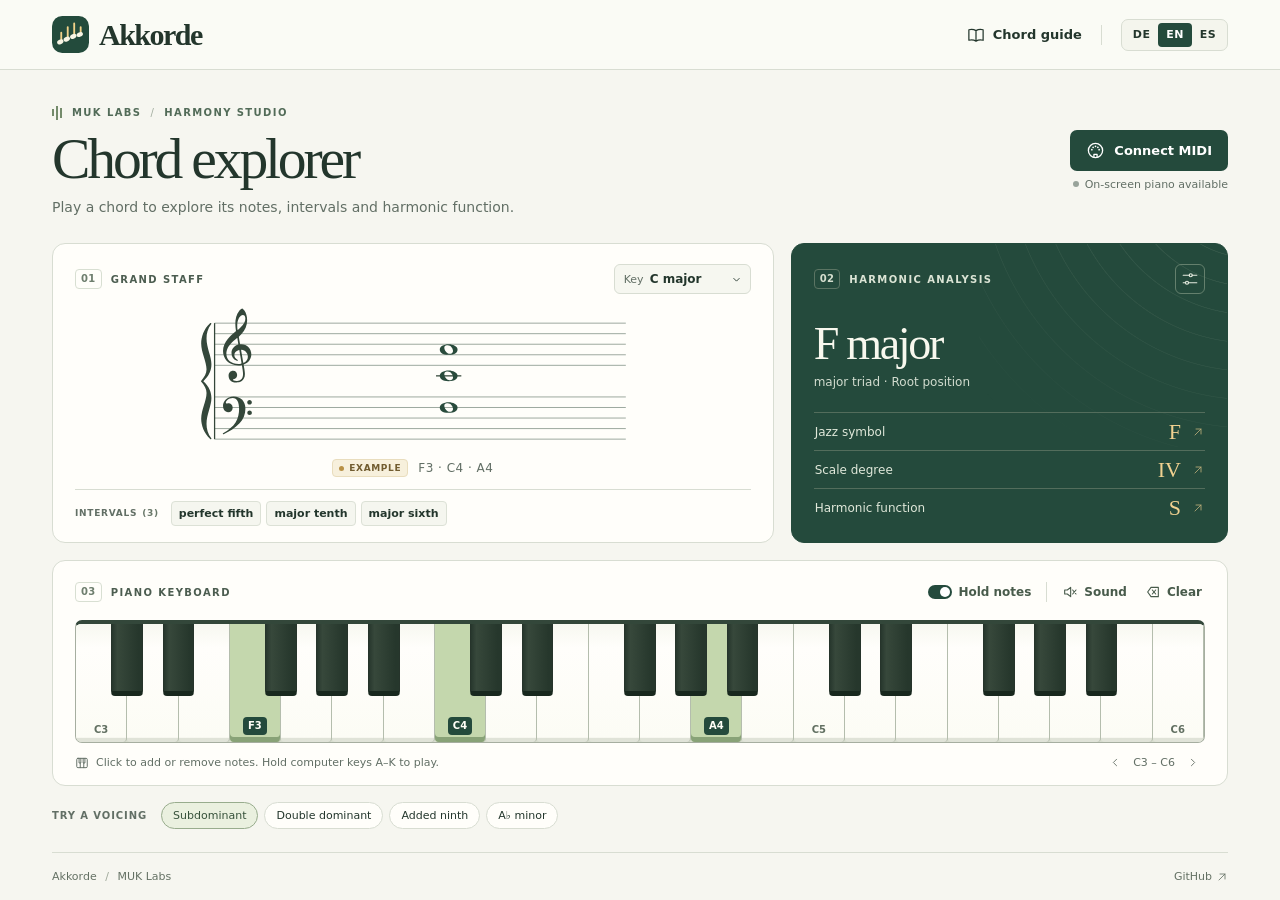
==== index.html @ e2ce8f72 "Build the trilingual MIDI harmony studio and chord guide" ====
<!doctype html>
<html lang="en">
  <head>
    <meta charset="utf-8" />
    <meta name="viewport" content="width=device-width, initial-scale=1" />
    <meta name="theme-color" content="#f7f7f2" />
    <meta
      name="description"
      content="A live harmony studio for MIDI and on-screen piano. Explore intervals, jazz chord symbols, scale degrees and harmonic functions in German, English and Spanish."
    />
    <link rel="icon" href="./mark.svg" type="image/svg+xml" />
    <link rel="stylesheet" href="./studio.css" />
    <title>Akkorde · MUK Labs</title>
  </head>
  <body>
    <svg aria-hidden="true" class="sprite" xmlns="http://www.w3.org/2000/svg">
      <defs>
        <symbol id="ico-book" viewBox="0 0 24 24">
          <path
            d="M12 6.2C9 4.4 5.6 4.3 2.5 5v14c3.1-.7 6.5-.6 9.5 1.2 3-1.8 6.4-1.9 9.5-1.2V5c-3.1-.7-6.5-.6-9.5 1.2Zm0 0v14"
          />
        </symbol>
        <symbol id="ico-midi" viewBox="0 0 24 24">
          <circle cx="12" cy="12" r="9" />
          <path d="M10 20v-3h4v3" />
          <g fill="currentColor" stroke="none">
            <circle cx="7.4" cy="11" r="1.1" />
            <circle cx="9" cy="7.9" r="1.1" />
            <circle cx="12" cy="6.7" r="1.1" />
            <circle cx="15" cy="7.9" r="1.1" />
            <circle cx="16.6" cy="11" r="1.1" />
          </g>
        </symbol>
        <symbol id="ico-down" viewBox="0 0 24 24"><path d="m7 10 5 5 5-5" /></symbol>
        <symbol id="ico-up-right" viewBox="0 0 24 24"><path d="M6 18 18 6M8 6h10v10" /></symbol>
        <symbol id="ico-sliders" viewBox="0 0 24 24">
          <path d="M3 7h8m4 0h6M3 17h3m4 0h11" />
          <circle cx="13" cy="7" r="2" />
          <circle cx="8" cy="17" r="2" />
        </symbol>
        <symbol id="ico-sound" viewBox="0 0 24 24">
          <path d="m4 9 4 0 5-4v14l-5-4H4zM16 9a5 5 0 0 1 0 6m2-9a9 9 0 0 1 0 12" />
        </symbol>
        <symbol id="ico-mute" viewBox="0 0 24 24">
          <path d="m4 9 4 0 5-4v14l-5-4H4zm12 0 5 6m0-6-5 6" />
        </symbol>
        <symbol id="ico-clear" viewBox="0 0 24 24">
          <path d="m4 12 5-7h11v14H9l-5-7Zm7-3 5 6m0-6-5 6" />
        </symbol>
        <symbol id="ico-left" viewBox="0 0 24 24"><path d="m14 6-6 6 6 6" /></symbol>
        <symbol id="ico-right" viewBox="0 0 24 24"><path d="m10 6 6 6-6 6" /></symbol>
        <symbol id="ico-piano" viewBox="0 0 24 24">
          <rect x="3" y="4" width="18" height="16" rx="2" />
          <path d="M9 12v8m6-8v8M7 4v8h3V4m4 0v8h3V4" />
        </symbol>
      </defs>
    </svg>
    <header class="masthead">
      <div class="wrap mast-inner">
        <a class="brand" href="./" aria-label="Akkorde"
          ><img src="./mark.svg" width="37" height="37" alt="" /><span>Akkorde</span></a
        >
        <div class="mast-tools">
          <a class="guide-link" id="guide-link" href="./reference.html"
            ><svg class="icon"><use href="#ico-book" /></svg><span data-i="guide">Chord guide</span></a
          ><span class="mast-divider"></span>
          <div id="languages" class="languages" role="group" aria-label="Language">
            <button data-lang="de" lang="de" aria-label="Deutsch">DE</button
            ><button data-lang="en" lang="en" aria-label="English">EN</button
            ><button data-lang="es" lang="es" aria-label="Español">ES</button>
          </div>
        </div>
      </div>
    </header>
    <main class="wrap">
      <div class="intro">
        <div>
          <div class="overline">
            <span class="bar-mark" aria-hidden="true"><i></i><i></i><i></i></span>MUK LABS
            <span class="over-slash">/</span> <span data-i="studio">HARMONY STUDIO</span>
          </div>
          <h1 data-i="title">Chord explorer</h1>
          <p data-i="subtitle">Play a chord to explore its notes, intervals and harmonic function.</p>
        </div>
        <div class="device">
          <button id="connect" class="primary">
            <svg class="icon"><use href="#ico-midi" /></svg><span id="connect-label">Connect MIDI</span>
          </button>
          <div id="midi-state" role="status"></div>
          <label id="port-row" hidden
            ><span class="sr" data-i="port">MIDI input</span
            ><select id="ports"></select
          ></label>
        </div>
      </div>
      <div class="workspace">
        <section class="panel notation">
          <div class="card-head">
            <div class="section-label">
              <b>01</b>
              <h2 data-i="staff">Grand staff</h2>
            </div>
            <label class="key-control"
              ><span data-i="key">Key</span
              ><select id="key" aria-label="Key"></select
              ><svg class="icon"><use href="#ico-down" /></svg
            ></label>
          </div>
          <div class="score-area"><svg id="score" xmlns="http://www.w3.org/2000/svg" role="img"></svg></div>
          <div class="score-caption">
            <span class="input-badge" id="source"></span><span id="note-list"></span>
          </div>
          <div id="interval-strip" class="interval-strip">
            <div class="strip-heading">
              <span data-i="intervals">Intervals</span><span id="interval-count"></span>
            </div>
            <div class="intervals" id="intervals"></div>
          </div>
        </section>
        <section class="analysis" aria-labelledby="reading-title">
          <div class="arcs" aria-hidden="true"></div>
          <div class="card-head">
            <div class="section-label">
              <b>02</b>
              <h2 id="reading-title" data-i="reading">Harmonic analysis</h2>
            </div>
            <details class="display">
              <summary id="display-summary" aria-label="Display options">
                <svg class="icon"><use href="#ico-sliders" /></svg>
              </summary>
              <div class="display-list">
                <strong data-i="display">Show analyses</strong
                ><label><input type="checkbox" data-view="intervals" /><span data-i="intervals"></span></label
                ><label><input type="checkbox" data-view="jazz" /><span data-i="jazz"></span></label
                ><label><input type="checkbox" data-view="degree" /><span data-i="degree"></span></label
                ><label><input type="checkbox" data-view="function" /><span data-i="function"></span></label>
              </div>
            </details>
          </div>
          <div class="chord-block">
            <a id="chord-name" href="./reference.html"></a>
            <div id="quality"></div>
          </div>
          <div class="readings" id="readings"></div>
          <p class="alternate" id="alternate" hidden></p>
        </section>
      </div>
      <section class="panel keyboard">
        <div class="piano-head">
          <div class="section-label">
            <b>03</b>
            <h2 data-i="keyboard">Piano keyboard</h2>
          </div>
          <div class="piano-tools">
            <button id="hold" class="hold" aria-pressed="true">
              <span class="switch" aria-hidden="true"></span><span data-i="hold">Hold notes</span></button
            ><span class="tool-divider"></span
            ><button id="sound" class="tool" aria-pressed="false">
              <svg class="icon"><use href="#ico-mute" /></svg><span data-i="sound">Sound</span></button
            ><button id="clear" class="tool">
              <svg class="icon"><use href="#ico-clear" /></svg><span data-i="clear">Clear</span>
            </button>
          </div>
        </div>
        <div class="piano-scroll" id="piano-scroll">
          <div id="piano" class="piano" role="group" aria-label="Piano"></div>
        </div>
        <div class="piano-caption">
          <div class="keyboard-tip">
            <svg class="icon"><use href="#ico-piano" /></svg><span id="piano-hint"></span>
          </div>
          <div class="range-tools">
            <button id="octave-down" class="icon-button" aria-label="Lower octave">
              <svg class="icon"><use href="#ico-left" /></svg></button
            ><span id="range"></span
            ><button id="octave-up" class="icon-button" aria-label="Higher octave">
              <svg class="icon"><use href="#ico-right" /></svg>
            </button>
          </div>
        </div>
      </section>
      <section class="examples">
        <h2 data-i="examples">Try a voicing</h2>
        <div id="examples"></div>
      </section>
    </main>
    <footer class="wrap">
      <span>Akkorde <span class="foot-dot">/</span> MUK Labs</span
      ><a href="https://github.com/MUK-Labs/Akkorde"
        >GitHub <svg class="icon"><use href="#ico-up-right" /></svg
      ></a>
    </footer>
    <noscript
      >Enable JavaScript to use Akkorde. Für Akkorde bitte JavaScript aktivieren. Activa JavaScript para usar
      Akkorde.</noscript
    >
    <script type="module" src="./studio.mjs"></script>
  </body>
</html>
---- studio.css ----
:root {
  --page: #f6f6f0;
  --paper: #fffefa;
  --ink: #23362c;
  --forest: #244a3c;
  --muted: #626f65;
  --line: #d8ddd2;
  --gold: #f0d190;
  --serif: Georgia, 'Times New Roman', serif;
  --sans: system-ui, -apple-system, 'Segoe UI', sans-serif;
  font-family: var(--sans);
  color: var(--ink);
  background: var(--page);
  font-synthesis: none;
}
* {
  box-sizing: border-box;
}
body {
  margin: 0;
}
button,
select {
  font: inherit;
  color: inherit;
}
button,
select,
summary,
a {
  touch-action: manipulation;
}
button,
select,
summary {
  cursor: pointer;
}
button {
  background: none;
  border: 0;
}
a {
  color: inherit;
  text-decoration: none;
}
button:focus-visible,
select:focus-visible,
a:focus-visible,
summary:focus-visible {
  outline: 3px solid #b57e27;
  outline-offset: 3px;
}
button:disabled {
  opacity: 0.45;
  cursor: default;
}
[hidden] {
  display: none !important;
}
.sprite,
.sr {
  width: 1px;
  height: 1px;
  overflow: hidden;
  position: absolute;
  clip-path: inset(50%);
}
.icon {
  width: 18px;
  height: 18px;
  fill: none;
  stroke: currentColor;
  stroke-width: 1.65;
  stroke-linecap: round;
  stroke-linejoin: round;
  flex: none;
}
.wrap {
  width: min(1176px, calc(100% - 80px));
  margin: auto;
}
.masthead {
  border-bottom: 1px solid var(--line);
  background: #fafbf5;
}
.mast-inner {
  height: 69px;
  display: flex;
  align-items: center;
  justify-content: space-between;
}
.brand,
.mast-tools,
.guide-link,
.languages,
.overline,
.primary,
.section-label,
.card-head,
.key-control,
.input-badge,
.strip-heading,
.intervals,
.piano-head,
.piano-tools,
.hold,
.tool,
.piano-caption,
.keyboard-tip,
.range-tools,
.examples,
.examples > div,
footer a {
  display: flex;
  align-items: center;
}
.brand {
  gap: 10px;
  font-family: var(--serif);
  font-size: 30px;
  font-weight: 700;
  letter-spacing: -1.5px;
}
.mast-tools {
  gap: 19px;
}
.guide-link {
  gap: 8px;
  font-size: 13px;
  font-weight: 600;
}
.guide-link:hover,
footer a:hover {
  text-decoration: underline;
}
.mast-divider,
.tool-divider {
  height: 20px;
  width: 1px;
  background: var(--line);
}
.languages {
  border: 1px solid var(--line);
  padding: 3px;
  border-radius: 7px;
  background: #f4f5ed;
}
.languages button {
  padding: 4px 8px;
  font-size: 11px;
  font-weight: 700;
  letter-spacing: 0.035em;
  border-radius: 4px;
  min-height: 24px;
}
.languages [aria-pressed='true'] {
  color: white;
  background: var(--forest);
}
.intro {
  display: flex;
  justify-content: space-between;
  align-items: center;
  gap: 24px;
  margin: 35px 0 25px;
}
.overline,
.section-label,
.strip-heading,
.examples h2 {
  font-size: 10px;
  font-weight: 720;
  letter-spacing: 0.14em;
  text-transform: uppercase;
}
.overline {
  gap: 9px;
  color: #526b58;
}
.over-slash {
  color: #a1ac9e;
  font-weight: 500;
}
.bar-mark {
  display: inline-flex;
  align-items: center;
  gap: 2px;
  height: 15px;
  margin-right: 1px;
}
.bar-mark i {
  display: block;
  width: 2px;
  background: #748b6b;
  height: 7px;
}
.bar-mark i:nth-child(2) {
  height: 14px;
}
.bar-mark i:nth-child(3) {
  height: 10px;
}
h1 {
  font-family: var(--serif);
  font-weight: 500;
  letter-spacing: -0.055em;
  line-height: 1.07;
  font-size: clamp(43px, 4.5vw, 64px);
  margin: 8px 0 7px;
}
.intro p {
  margin: 0;
  color: var(--muted);
  font-size: 14px;
  line-height: 1.55;
}
.device {
  max-width: 300px;
  display: grid;
  justify-items: end;
  gap: 6px;
}
.primary {
  background: var(--forest);
  color: white;
  font-size: 13px;
  font-weight: 600;
  gap: 9px;
  padding: 11px 16px;
  border-radius: 7px;
}
.primary:hover {
  background: #183f32;
}
.primary .icon {
  width: 19px;
  height: 19px;
}
#midi-state {
  font-size: 11px;
  color: var(--muted);
  text-align: right;
  line-height: 1.45;
}
#midi-state::before {
  content: '';
  display: inline-block;
  width: 6px;
  height: 6px;
  border-radius: 50%;
  background: #98a39a;
  margin: 0 6px 1px 0;
}
#midi-state[data-state='ready']::before {
  background: #477b46;
}
#ports {
  font-size: 12px;
  max-width: 230px;
  background: var(--paper);
  border: 1px solid var(--line);
  border-radius: 4px;
  padding: 3px;
}
.workspace {
  display: grid;
  grid-template-columns: minmax(0, 1.65fr) minmax(0, 1fr);
  gap: 17px;
  align-items: stretch;
}
.panel,
.analysis {
  border: 1px solid var(--line);
  border-radius: 13px;
  background: var(--paper);
  min-width: 0;
}
.card-head,
.piano-head {
  justify-content: space-between;
  gap: 8px;
}
.card-head {
  min-height: 34px;
}
.notation {
  padding: 18px 22px 16px;
  display: flex;
  flex-direction: column;
}
.section-label {
  gap: 9px;
  color: #4c5d50;
}
.section-label b {
  font: 600 10px/1 var(--sans);
  letter-spacing: 0.04em;
  border: 1px solid #d8dfd2;
  border-radius: 4px;
  padding: 4px 5px;
  color: #6e7e6e;
}
.section-label h2,
.examples h2 {
  margin: 0;
  font: inherit;
}
.key-control {
  position: relative;
  gap: 6px;
  border: 1px solid var(--line);
  border-radius: 6px;
  padding: 0 9px;
  height: 30px;
  background: #f6f7f0;
  font-size: 12px;
  white-space: nowrap;
}
.key-control > span {
  color: var(--muted);
  font-size: 11px;
}
.key-control select {
  appearance: none;
  border: none;
  background: transparent;
  font-weight: 650;
  height: 100%;
  padding-right: 15px;
  max-width: 150px;
}
.key-control .icon {
  position: absolute;
  right: 7px;
  width: 13px;
  height: 13px;
  pointer-events: none;
}
.score-area {
  flex: 1;
  min-height: 150px;
  display: flex;
  align-items: center;
  justify-content: center;
  padding: 5px 0 0;
}
.score-area svg {
  display: block;
  width: 100%;
  height: 155px;
  --score-ink: #34473a;
  --score-rule: #98a59a;
  --score-note: #294b3c;
}
.score-caption {
  display: flex;
  justify-content: center;
  align-items: center;
  gap: 10px;
  min-height: 22px;
  margin: 1px 0 10px;
}
.input-badge {
  border: 1px solid #d9dfcf;
  background: #eef1e7;
  border-radius: 4px;
  color: #546653;
  font-weight: 650;
  letter-spacing: 0.07em;
  text-transform: uppercase;
  font-size: 9px;
  padding: 3px 6px;
}
.input-badge:before {
  content: '';
  background: #839879;
  width: 5px;
  height: 5px;
  border-radius: 50%;
  margin-right: 5px;
}
.input-badge[data-example='true'] {
  background: #f7f0dc;
  border-color: #e9ddbd;
  color: #715c30;
}
.input-badge[data-example='true']:before {
  background: #b89045;
}
#note-list {
  color: var(--muted);
  font-size: 12px;
  letter-spacing: 0.04em;
}
.interval-strip {
  border-top: 1px solid var(--line);
  padding-top: 11px;
  display: flex;
  gap: 12px;
  align-items: flex-start;
}
.strip-heading {
  gap: 5px;
  color: var(--muted);
  line-height: 25px;
  letter-spacing: 0.08em;
  font-size: 9px;
}
.strip-heading #interval-count {
  color: #697869;
}
.intervals {
  gap: 5px;
  flex-wrap: wrap;
}
.intervals a,
.intervals button {
  font-size: 11px;
  border: 1px solid #dce1d6;
  background: #f5f6ef;
  border-radius: 4px;
  padding: 4px 7px;
  line-height: 15px;
  font-weight: 550;
  white-space: nowrap;
}
.intervals a:hover,
.examples button:hover {
  background: #e9eddf;
  border-color: #a6b29e;
}
.intervals .no-interval {
  font-size: 12px;
  color: var(--muted);
  align-self: center;
  line-height: 25px;
}
.analysis {
  background: var(--forest);
  color: #f8f8ee;
  border-color: var(--forest);
  padding: 18px 22px 16px;
  position: relative;
  isolation: isolate;
  display: flex;
  flex-direction: column;
}
.arcs {
  position: absolute;
  right: 0;
  top: 0;
  width: 57%;
  height: 68%;
  border-top-right-radius: 12px;
  overflow: hidden;
  z-index: -1;
  pointer-events: none;
  background: repeating-radial-gradient(
    ellipse 150px 152px at 110% -45%,
    transparent 0 19px,
    rgb(231 238 212 /0.08) 19.5px 20px,
    transparent 20.5px 28px
  );
  mask-image: linear-gradient(210deg, #000 10%, transparent 86%);
}
.analysis .section-label {
  color: #dbe4d5;
}
.analysis .section-label b {
  color: #d5dece;
  border-color: #5b7463;
}
.display {
  position: relative;
}
.display summary {
  list-style: none;
  display: grid;
  place-items: center;
  border: 1px solid #64806d;
  border-radius: 6px;
  width: 30px;
  height: 30px;
  color: #e5ebdf;
}
.display summary::-webkit-details-marker {
  display: none;
}
.display-list {
  position: absolute;
  z-index: 3;
  right: 0;
  top: 35px;
  padding: 12px 14px;
  background: #fffef9;
  color: var(--ink);
  min-width: 170px;
  border: 1px solid var(--line);
  border-radius: 8px;
  box-shadow: 0 6px 18px #18372820;
  font-size: 12px;
}
.display-list strong {
  display: block;
  margin-bottom: 8px;
}
.display-list label {
  display: flex;
  align-items: center;
  gap: 7px;
  padding: 4px 0;
  cursor: pointer;
}
.display-list input {
  accent-color: var(--forest);
}
.chord-block {
  flex: 1;
  display: flex;
  flex-direction: column;
  justify-content: center;
  padding: 16px 0 13px;
  min-height: 106px;
}
.chord-block a {
  font: 500 clamp(32px, 3.6vw, 54px)/1.05 var(--serif);
  letter-spacing: -0.05em;
  align-self: flex-start;
  overflow-wrap: anywhere;
}
.chord-block a[href]:hover {
  text-decoration: underline;
  text-decoration-thickness: 1px;
  text-underline-offset: 5px;
}
#quality,
.alternate {
  color: #d2dccf;
  font-size: 12px;
  line-height: 1.45;
  margin: 6px 0 0;
}
.readings {
  display: grid;
}
.reading {
  display: flex;
  align-items: center;
  justify-content: space-between;
  gap: 10px;
  border-top: 1px solid #536d5c;
  min-height: 38px;
  padding: 4px 1px;
}
.reading > span:first-child {
  font-size: 12px;
  color: #e0e8da;
}
.reading .value {
  display: flex;
  gap: 11px;
  align-items: center;
  color: var(--gold);
  font: 500 22px/1.15 var(--serif);
  text-align: right;
}
.reading .icon {
  width: 12px;
  height: 12px;
  opacity: 0.75;
}
.reading[href]:hover .value {
  text-decoration: underline;
  text-decoration-thickness: 1px;
}
.alternate {
  font-size: 11px;
}
.keyboard {
  margin-top: 17px;
  padding: 17px 22px 10px;
}
.piano-head {
  margin-bottom: 14px;
}
.piano-tools {
  gap: 12px;
}
.hold,
.tool {
  gap: 6px;
  font-size: 12px;
  font-weight: 550;
  min-height: 28px;
  padding: 2px 3px;
  color: #485b4b;
}
.piano-tools .icon {
  width: 16px;
  height: 16px;
}
.switch {
  width: 24px;
  height: 14px;
  border-radius: 9px;
  background: #a5ada0;
  padding: 2px;
  display: flex;
  align-items: center;
}
.switch:before {
  content: '';
  width: 10px;
  height: 10px;
  background: white;
  border-radius: 50%;
}
.hold[aria-pressed='true'] .switch {
  background: var(--forest);
  justify-content: flex-end;
}
.piano-scroll {
  overflow-x: auto;
  border-radius: 7px;
  border: 1px solid #a6aea0;
  border-top: 4px solid #33473a;
  scrollbar-width: thin;
}
.piano {
  position: relative;
  height: 118px;
  min-width: 640px;
  display: flex;
  isolation: isolate;
  background: #d8ddcf;
  user-select: none;
  -webkit-user-select: none;
}
.key {
  position: relative;
  display: flex;
  align-items: flex-end;
  justify-content: center;
  padding: 0 0 7px;
  font: 600 10px/1 var(--sans);
  border-radius: 0 0 4px 4px;
  touch-action: manipulation;
  flex: 1 1 0;
  min-width: 0;
  color: #627062;
  background: linear-gradient(#f7f8f0 0, #fffefb 20%, #fcfcf5 96%, #e0e3d8 97%);
  border-right: 1px solid #b4bdad;
}
.key.white:last-of-type {
  border-right: 0;
}
.key.black {
  position: absolute;
  top: -1px;
  height: 62%;
  z-index: 1;
  background: linear-gradient(90deg, #27372d, #37483b 18%, #26372c 88%);
  border: 1px solid #26342b;
  border-bottom: 5px solid #18281e;
  color: white;
  padding-bottom: 5px;
}
.key.white[aria-pressed='true'] {
  background: #c4d7ad;
  box-shadow: inset 0 -5px #88a277;
  color: #253f2b;
}
.key.black[aria-pressed='true'] {
  background: #718d60;
  border-color: #4e6945;
  border-bottom-color: #3b5234;
}
.key[aria-pressed='true'] span {
  background: var(--forest);
  color: #fffef7;
  border-radius: 4px;
  padding: 4px 5px;
}
.key:focus-visible {
  outline-offset: -4px;
  z-index: 2;
}
.piano-caption {
  justify-content: space-between;
  gap: 8px;
  margin-top: 7px;
  color: var(--muted);
  font-size: 11px;
  line-height: 1.5;
}
.keyboard-tip {
  gap: 7px;
}
.keyboard-tip .icon {
  width: 14px;
  height: 14px;
}
.range-tools {
  gap: 5px;
  white-space: nowrap;
  font-variant-numeric: tabular-nums;
}
.icon-button {
  width: 25px;
  height: 25px;
  padding: 0;
  display: grid;
  place-items: center;
}
.icon-button .icon {
  width: 13px;
  height: 13px;
}
.examples {
  gap: 14px;
  margin: 16px 0 23px;
  align-items: baseline;
}
.examples h2 {
  font-size: 10px;
  letter-spacing: 0.09em;
  color: var(--muted);
  flex-shrink: 0;
  font-weight: 650;
}
.examples > div {
  gap: 6px;
  flex-wrap: wrap;
}
.examples button {
  border: 1px solid var(--line);
  background: var(--paper);
  border-radius: 20px;
  font-size: 11px;
  padding: 5px 11px;
  line-height: 15px;
}
.examples [aria-pressed='true'] {
  color: #36513a;
  border-color: #98ac8d;
  background: #eaf0df;
}
footer.wrap {
  display: flex;
  justify-content: space-between;
  align-items: center;
  border-top: 1px solid var(--line);
  min-height: 48px;
  color: #647164;
  font-size: 11px;
}
footer a {
  gap: 4px;
}
footer .icon {
  width: 12px;
  height: 12px;
}
.foot-dot {
  margin: 0 5px;
  color: #9fa99b;
}
@media (min-width: 1500px) {
  .intro {
    margin-top: 46px;
    margin-bottom: 31px;
  }
  .score-area svg {
    height: 180px;
  }
  .piano {
    height: 135px;
  }
}
@media (max-width: 850px) {
  .wrap {
    width: calc(100% - 40px);
  }
  .workspace {
    grid-template-columns: minmax(0, 1.35fr) minmax(0, 1fr);
    gap: 12px;
  }
  .notation,
  .analysis,
  .keyboard {
    padding-left: 15px;
    padding-right: 15px;
  }
  .interval-strip {
    flex-direction: column;
    gap: 2px;
  }
  .score-area svg {
    height: 145px;
  }
  .piano-tools {
    gap: 6px;
  }
}
@media (max-width: 660px) {
  .wrap {
    width: calc(100% - 28px);
  }
  .mast-inner {
    height: 56px;
  }
  .brand {
    font-size: 25px;
    gap: 7px;
  }
  .brand img {
    width: 31px;
    height: 31px;
  }
  .mast-tools {
    gap: 8px;
  }
  .mast-divider {
    display: none;
  }
  .guide-link {
    font-size: 11px;
    gap: 4px;
  }
  .guide-link .icon {
    width: 15px;
  }
  .languages button {
    padding: 4px 6px;
  }
  .intro {
    margin: 23px 0 16px;
    align-items: flex-start;
    flex-wrap: wrap;
    gap: 10px;
  }
  h1 {
    font-size: 43px;
  }
  .intro p {
    font-size: 13px;
  }
  .device {
    justify-items: start;
    display: flex;
    align-items: center;
    gap: 9px;
    flex-wrap: wrap;
    max-width: 100%;
  }
  #midi-state {
    font-size: 10px;
    text-align: left;
  }
  .primary {
    font-size: 12px;
    padding: 7px 10px;
  }
  .workspace {
    grid-template-columns: 1fr;
  }
  .score-area {
    min-height: 138px;
  }
  .score-area svg {
    height: 139px;
  }
  .interval-strip {
    flex-direction: row;
    gap: 7px;
  }
  .notation,
  .analysis {
    padding: 12px 15px;
  }
  .chord-block {
    min-height: 66px;
    padding: 7px 0 13px;
  }
  .chord-block a {
    font-size: 36px;
  }
  .reading {
    min-height: 32px;
  }
  .keyboard {
    margin-top: 12px;
    padding-top: 10px;
  }
  .piano-head {
    flex-wrap: wrap;
    gap: 3px;
    margin-bottom: 8px;
  }
  .piano-tools {
    gap: 5px;
    flex-wrap: wrap;
  }
  .hold,
  .tool {
    font-size: 11px;
  }
  .piano {
    height: 97px;
    min-width: 570px;
  }
  .examples {
    align-items: flex-start;
    flex-direction: column;
    gap: 6px;
    margin: 15px 0;
  }
  .keyboard-tip .icon {
    display: none;
  }
  .keyboard-tip {
    max-width: 65%;
  }
  .piano-caption {
    font-size: 10px;
  }
}
@media (prefers-reduced-motion: no-preference) {
  .primary,
  .examples button {
    transition: background 0.13s;
  }
}
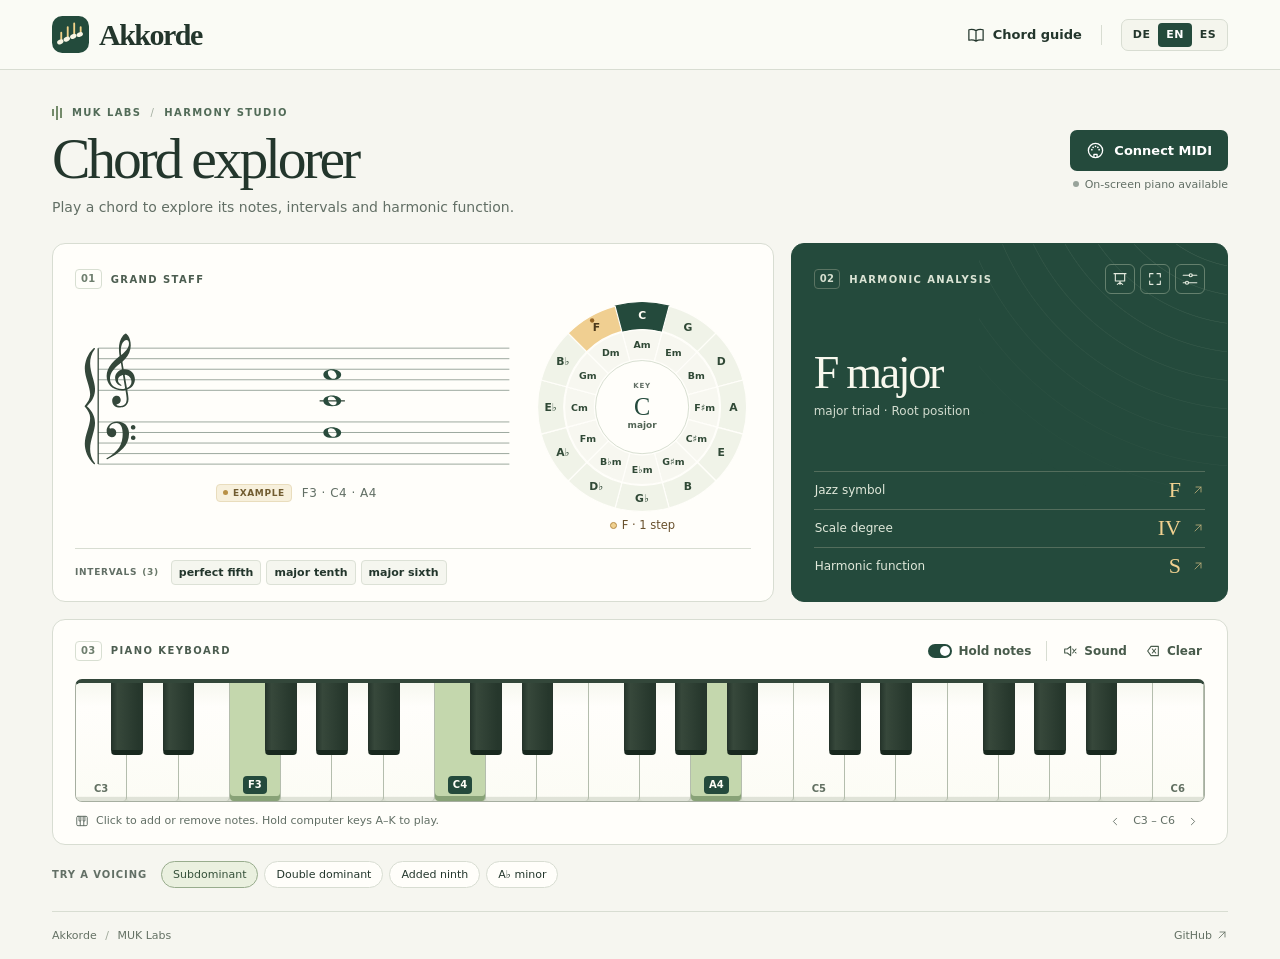
==== commit 9cf3f747: "Add classroom presentation, release-to-reveal analysis and an interactive circle of fifths" ====
--- a/index.html
+++ b/index.html
@@ -9,7 +9,15 @@
       content="A live harmony studio for MIDI and on-screen piano. Explore intervals, jazz chord symbols, scale degrees and harmonic functions in German, English and Spanish."
     />
     <link rel="icon" href="./mark.svg" type="image/svg+xml" />
+    <script>
+      document.documentElement.classList.toggle(
+        'presenting',
+        new URLSearchParams(location.search).get('presentation') === '1',
+      );
+    </script>
     <link rel="stylesheet" href="./studio.css" />
+    <link rel="stylesheet" href="./circle.css" />
+    <link rel="stylesheet" href="./presentation.css" />
     <title>Akkorde · MUK Labs</title>
   </head>
   <body>
@@ -31,7 +39,12 @@
             <circle cx="16.6" cy="11" r="1.1" />
           </g>
         </symbol>
-        <symbol id="ico-down" viewBox="0 0 24 24"><path d="m7 10 5 5 5-5" /></symbol>
+        <symbol id="ico-present" viewBox="0 0 24 24">
+          <path d="M3 4h18M5 4v11h14V4m-7 11v5m-4 0 4-3 4 3" />
+        </symbol>
+        <symbol id="ico-fullscreen" viewBox="0 0 24 24">
+          <path d="M4 9V4h5m6 0h5v5m0 6v5h-5m-6 0H4v-5" />
+        </symbol>
         <symbol id="ico-up-right" viewBox="0 0 24 24"><path d="M6 18 18 6M8 6h10v10" /></symbol>
         <symbol id="ico-sliders" viewBox="0 0 24 24">
           <path d="M3 7h8m4 0h6M3 17h3m4 0h11" />
@@ -100,15 +113,17 @@
               <b>01</b>
               <h2 data-i="staff">Grand staff</h2>
             </div>
-            <label class="key-control"
-              ><span data-i="key">Key</span
-              ><select id="key" aria-label="Key"></select
-              ><svg class="icon"><use href="#ico-down" /></svg
-            ></label>
-          </div>
-          <div class="score-area"><svg id="score" xmlns="http://www.w3.org/2000/svg" role="img"></svg></div>
-          <div class="score-caption">
-            <span class="input-badge" id="source"></span><span id="note-list"></span>
+          </div>
+          <div class="notation-body">
+            <div class="staff-column">
+              <div class="score-area">
+                <svg id="score" xmlns="http://www.w3.org/2000/svg" role="img"></svg>
+              </div>
+              <div class="score-caption">
+                <span class="input-badge" id="source"></span><span id="note-list"></span>
+              </div>
+            </div>
+            <div id="circle"></div>
           </div>
           <div id="interval-strip" class="interval-strip">
             <div class="strip-heading">
@@ -124,19 +139,45 @@
               <b>02</b>
               <h2 id="reading-title" data-i="reading">Harmonic analysis</h2>
             </div>
-            <details class="display">
-              <summary id="display-summary" aria-label="Display options">
-                <svg class="icon"><use href="#ico-sliders" /></svg>
-              </summary>
-              <div class="display-list">
-                <strong data-i="display">Show analyses</strong
-                ><label><input type="checkbox" data-view="intervals" /><span data-i="intervals"></span></label
-                ><label><input type="checkbox" data-view="jazz" /><span data-i="jazz"></span></label
-                ><label><input type="checkbox" data-view="degree" /><span data-i="degree"></span></label
-                ><label><input type="checkbox" data-view="function" /><span data-i="function"></span></label>
-              </div>
-            </details>
-          </div>
+            <div class="class-tools">
+              <div id="class-midi"></div>
+              <button
+                id="presentation-toggle"
+                class="class-action"
+                type="button"
+                aria-label="Presentation mode"
+                aria-pressed="false"
+              >
+                <svg class="icon" aria-hidden="true"><use href="#ico-present" /></svg>
+              </button>
+              <button
+                id="fullscreen-toggle"
+                class="class-action"
+                type="button"
+                aria-label="Fullscreen"
+                aria-pressed="false"
+              >
+                <svg class="icon" aria-hidden="true"><use href="#ico-fullscreen" /></svg>
+              </button>
+              <span id="fullscreen-message" class="sr" role="status"></span>
+              <details class="display">
+                <summary id="display-summary" aria-label="Display options">
+                  <svg class="icon"><use href="#ico-sliders" /></svg>
+                </summary>
+                <div class="display-list">
+                  <strong data-i="display">Show analyses</strong
+                  ><label
+                    ><input type="checkbox" data-view="intervals" /><span data-i="intervals"></span></label
+                  ><label><input type="checkbox" data-view="jazz" /><span data-i="jazz"></span></label
+                  ><label><input type="checkbox" data-view="degree" /><span data-i="degree"></span></label
+                  ><label
+                    ><input type="checkbox" data-view="function" /><span data-i="function"></span
+                  ></label>
+                </div>
+              </details>
+            </div>
+          </div>
+          <p id="reveal-status" class="reveal-status" role="status" hidden></p>
           <div class="chord-block">
             <a id="chord-name" href="./reference.html"></a>
             <div id="quality"></div>
--- a/studio.css
+++ b/studio.css
@@ -97,7 +97,6 @@
 .primary,
 .section-label,
 .card-head,
-.key-control,
 .input-badge,
 .strip-heading,
 .intervals,
@@ -305,36 +304,29 @@
   margin: 0;
   font: inherit;
 }
-.key-control {
-  position: relative;
-  gap: 6px;
-  border: 1px solid var(--line);
-  border-radius: 6px;
-  padding: 0 9px;
-  height: 30px;
-  background: #f6f7f0;
-  font-size: 12px;
-  white-space: nowrap;
-}
-.key-control > span {
-  color: var(--muted);
-  font-size: 11px;
-}
-.key-control select {
-  appearance: none;
-  border: none;
-  background: transparent;
-  font-weight: 650;
-  height: 100%;
-  padding-right: 15px;
-  max-width: 150px;
-}
-.key-control .icon {
-  position: absolute;
-  right: 7px;
-  width: 13px;
-  height: 13px;
-  pointer-events: none;
+.notation-body {
+  flex: 1;
+  display: grid;
+  grid-template-columns: minmax(0, 1fr) minmax(175px, 32%);
+  align-items: center;
+  gap: clamp(8px, 1.3vw, 22px);
+  margin: 3px 0 12px;
+}
+.staff-column {
+  min-width: 0;
+  display: flex;
+  flex-direction: column;
+  align-items: stretch;
+}
+.reveal-status {
+  flex: 1;
+  display: grid;
+  align-content: center;
+  margin: 0;
+  padding: 1.5em 0;
+  color: #e3ebd9;
+  font: 400 clamp(22px, 2.2vw, 34px) / 1.25 var(--serif);
+  max-width: 24ch;
 }
 .score-area {
   flex: 1;
@@ -414,6 +406,7 @@
   flex-wrap: wrap;
 }
 .intervals a,
+.intervals .interval-clue,
 .intervals button {
   font-size: 11px;
   border: 1px solid #dce1d6;
@@ -802,6 +795,20 @@
     gap: 6px;
   }
 }
+@media (min-width: 661px) and (max-width: 900px) {
+  .workspace {
+    grid-template-columns: minmax(0, 1.65fr) minmax(0, 1fr);
+  }
+  .notation-body {
+    grid-template-columns: minmax(0, 1fr) minmax(155px, 36%);
+  }
+}
+@media (max-width: 520px) {
+  .notation-body {
+    grid-template-columns: 1fr;
+    gap: 0;
+  }
+}
 @media (max-width: 660px) {
   .wrap {
     width: calc(100% - 28px);
--- a/circle.css
+++ b/circle.css
@@ -0,0 +1,138 @@
+.fifths {
+  align-self: center;
+  display: grid;
+  min-width: 0;
+  justify-items: center;
+  align-content: center;
+  color: var(--ink);
+  text-align: center;
+}
+.fifths-dial {
+  display: block;
+  width: min(100%, var(--circle-size, 220px));
+  height: auto;
+  overflow: visible;
+  user-select: none;
+  -webkit-user-select: none;
+  touch-action: manipulation;
+}
+.fifths-cell {
+  cursor: pointer;
+  outline: none;
+}
+.fifths-face {
+  fill: #f0f3e8;
+  stroke: var(--paper);
+  stroke-width: 1.25px;
+  stroke-linejoin: round;
+}
+.fifths-cell[data-ring='minor'] .fifths-face {
+  fill: #f7f7f0;
+}
+.fifths-cell:hover .fifths-face {
+  fill: #e0e7d8;
+}
+.fifths-note {
+  pointer-events: none;
+  fill: #304936;
+  font: 600 12px var(--sans);
+}
+.fifths-cell[data-ring='minor'] .fifths-note {
+  font-size: 10.5px;
+  font-weight: 550;
+}
+.fifths-dot {
+  display: none;
+  fill: #946323;
+  pointer-events: none;
+}
+.fifths-cell.fifths-played .fifths-face {
+  fill: #f0cf91;
+}
+.fifths-played .fifths-note {
+  fill: #4b381b;
+}
+.fifths-root-only .fifths-face {
+  stroke: #a67a34;
+  stroke-dasharray: 2.3 1.8;
+  stroke-width: 1.8px;
+}
+.fifths-cell[aria-checked='true'] .fifths-face {
+  fill: var(--forest);
+  stroke: var(--forest);
+}
+.fifths-cell[aria-checked='true'] .fifths-note {
+  fill: #fffef5;
+}
+.fifths-played .fifths-dot,
+.fifths-root-only .fifths-dot {
+  display: block;
+}
+.fifths-cell[aria-checked='true'] .fifths-dot {
+  fill: var(--gold);
+}
+.fifths-cell:focus-visible .fifths-face {
+  stroke: #915a0c;
+  stroke-width: 3px;
+  stroke-dasharray: 3 1;
+}
+.fifths-hub {
+  pointer-events: none;
+}
+.fifths-hub circle {
+  fill: var(--paper);
+  stroke: #d4dccd;
+  stroke-width: 1px;
+}
+.fifths-eyebrow {
+  fill: var(--muted);
+  font: 700 7.8px var(--sans);
+  letter-spacing: 0.12em;
+  text-transform: uppercase;
+}
+.fifths-tonic {
+  fill: var(--forest);
+  font: 500 27px var(--serif);
+}
+.fifths-mode {
+  fill: #526555;
+  font: 550 10px var(--sans);
+}
+.fifths-caption {
+  display: flex;
+  align-items: center;
+  justify-content: center;
+  gap: 0.42em;
+  min-height: 20px;
+  color: var(--muted);
+  font-size: max(11px, 0.72em);
+  line-height: 1.35;
+  overflow-wrap: anywhere;
+}
+.fifths-has-chord {
+  color: #69512d;
+}
+.fifths-swatch {
+  display: inline-block;
+  flex: none;
+  width: 0.6em;
+  height: 0.6em;
+  border-radius: 50%;
+  background: var(--forest);
+}
+.fifths-has-chord .fifths-swatch {
+  border: 1px solid #b58b47;
+  background: var(--gold);
+}
+.fifths-enharmonic {
+  margin-top: 2px;
+  padding: 3px 7px;
+  border: 1px solid var(--line);
+  border-radius: 4px;
+  font-size: max(10px, 0.65em);
+  line-height: 1.2;
+  color: var(--muted);
+}
+.fifths-enharmonic:hover {
+  background: #f0f3e8;
+}
--- a/presentation.css
+++ b/presentation.css
@@ -0,0 +1,272 @@
+.class-tools {
+  position: relative;
+  display: flex;
+  align-items: center;
+  gap: 5px;
+}
+.class-action,
+.class-midi-menu > summary {
+  display: grid;
+  place-items: center;
+  width: 30px;
+  height: 30px;
+  padding: 0;
+  border: 1px solid #64806d;
+  border-radius: 6px;
+  color: #e5ebdf;
+  list-style: none;
+}
+.class-action:hover,
+.class-midi-menu > summary:hover,
+.class-tools .display > summary:hover {
+  background: #385d4c;
+}
+.class-action[aria-pressed='true'],
+.class-midi-menu[open] > summary {
+  background: #e8eedf;
+  color: #274c3c;
+  border-color: #e8eedf;
+}
+.class-action .icon,
+.class-midi-menu .icon {
+  width: 16px;
+  height: 16px;
+}
+#class-midi,
+.class-midi-menu > summary::-webkit-details-marker {
+  display: none;
+}
+.presenting #class-midi {
+  display: block;
+}
+.class-device-panel,
+.class-feedback {
+  position: absolute;
+  z-index: 4;
+  right: 0;
+  top: calc(100% + 7px);
+  padding: 11px;
+  border: 1px solid var(--line);
+  border-radius: 8px;
+  background: var(--paper);
+  color: var(--ink);
+  box-shadow: 0 6px 18px #18372829;
+  width: max-content;
+  max-width: min(256px, 80vw);
+}
+.class-device-panel .device {
+  align-items: start;
+  justify-items: start;
+  gap: 7px;
+}
+.class-device-panel #midi-state {
+  text-align: left;
+}
+.class-feedback {
+  clip-path: none;
+  height: auto;
+  font-size: 12px;
+}
+
+/* Let long translated headings share the row when possible and wrap naturally. */
+.analysis .card-head {
+  flex-wrap: wrap;
+}
+.analysis .class-tools {
+  margin-left: auto;
+}
+
+.presenting :is(.masthead, .intro, .examples, footer, .keyboard-tip) {
+  display: none;
+}
+.presenting .piano-caption {
+  justify-content: flex-end;
+}
+.presenting main.wrap {
+  --class-gap: clamp(8px, 1.15vw, 24px);
+  --circle-size: clamp(155px, min(19vw, 34vh), 360px);
+  width: 100%;
+  min-height: 100vh;
+  min-height: 100dvh;
+  margin: 0;
+  padding: var(--class-gap);
+  display: grid;
+  grid-template-rows: 1fr auto;
+  gap: var(--class-gap);
+}
+.presenting .workspace {
+  grid-template-columns: minmax(0, 2fr) minmax(0, 1fr);
+  gap: var(--class-gap);
+}
+.presenting :is(.notation, .analysis, .keyboard) {
+  padding: clamp(12px, 1.5vw, 30px);
+}
+.presenting .notation-body {
+  flex: 1;
+  display: grid;
+  grid-template-columns: minmax(0, 1fr) minmax(0, var(--circle-size));
+  gap: clamp(10px, 1.4vw, 32px);
+  align-items: center;
+}
+.presenting .staff-column {
+  min-width: 0;
+}
+.presenting .score-area {
+  min-height: 0;
+  padding: 0;
+}
+.presenting #score {
+  height: auto;
+  min-height: clamp(115px, 22vh, 320px);
+}
+.presenting #note-list {
+  font-size: clamp(13px, 1.25vw, 26px);
+}
+.presenting .section-label {
+  font-size: clamp(11px, 1vw, 19px);
+}
+.presenting .input-badge,
+.presenting .strip-heading {
+  font-size: clamp(10px, 0.86vw, 16px);
+}
+.presenting .section-label b {
+  font-size: clamp(10px, 0.8vw, 16px);
+}
+.presenting .intervals :is(a, button, .interval-clue),
+.presenting .intervals .no-interval {
+  font-size: clamp(12px, 1.05vw, 22px);
+  line-height: 1.35;
+}
+.presenting .chord-block {
+  min-height: 70px;
+}
+.presenting .chord-block a {
+  font-size: clamp(38px, min(5.6vw, 10vh), 120px);
+}
+.presenting #quality,
+.presenting .alternate,
+.presenting .reading > span:first-child {
+  font-size: clamp(13px, 1.28vw, 28px);
+}
+.presenting .reading {
+  min-height: clamp(38px, 7vh, 86px);
+}
+.presenting .reading .value {
+  font-size: clamp(23px, 2.5vw, 56px);
+}
+.presenting .keyboard {
+  margin: 0;
+}
+.presenting .piano {
+  height: clamp(94px, 22vh, 350px);
+}
+.presenting .piano-head {
+  margin-bottom: clamp(7px, 1vh, 18px);
+}
+.presenting .key,
+.presenting .piano-tools button,
+.presenting .range-tools {
+  font-size: clamp(11px, 1.13vw, 21px);
+}
+@media (min-width: 661px) and (max-width: 980px) {
+  .presenting .workspace {
+    grid-template-columns: minmax(0, 1.75fr) minmax(0, 1fr);
+  }
+  .presenting .notation-body {
+    gap: 5px;
+  }
+}
+@media (max-width: 660px) {
+  .presenting main.wrap {
+    grid-template-rows: auto auto;
+  }
+  .presenting .workspace {
+    grid-template-columns: minmax(0, 1fr);
+  }
+  .presenting .notation-body {
+    grid-template-columns: minmax(0, 1fr) minmax(0, 38%);
+  }
+  .presenting .score-area {
+    min-height: 95px;
+  }
+  .presenting #score {
+    min-height: 95px;
+  }
+  .presenting .section-label {
+    letter-spacing: 0.08em;
+  }
+  .presenting .piano {
+    height: 105px;
+  }
+}
+@media (max-width: 440px) {
+  .presenting .notation-body {
+    grid-template-columns: 1fr;
+    gap: 0;
+  }
+  .presenting #circle {
+    --circle-size: 186px;
+    width: 100%;
+  }
+  .presenting .reading {
+    min-height: 38px;
+  }
+}
+@media (max-height: 550px) and (min-width: 661px) {
+  .presenting main.wrap {
+    --class-gap: 4px;
+    --circle-size: min(17vw, 150px);
+  }
+  .presenting :is(.notation, .analysis, .keyboard) {
+    padding: 8px 12px;
+  }
+  .presenting .chord-block {
+    min-height: 46px;
+    padding: 5px 0;
+  }
+  .presenting .reading {
+    min-height: 28px;
+  }
+  .presenting .piano {
+    height: 17vh;
+    min-height: 62px;
+  }
+  .presenting .analysis .section-label {
+    font-size: 10px;
+    letter-spacing: 0.06em;
+    gap: 5px;
+  }
+  .presenting .class-tools {
+    gap: 3px;
+  }
+  .presenting .class-action,
+  .presenting .class-tools summary {
+    width: 25px;
+    height: 25px;
+  }
+  .presenting .notation-body {
+    margin: 0;
+  }
+  .presenting .interval-strip {
+    flex-direction: row;
+    gap: 7px;
+    padding-top: 5px;
+  }
+  .presenting .keyboard {
+    display: grid;
+    grid-template-columns: minmax(0, 1fr) auto;
+    gap: 4px 12px;
+  }
+  .presenting .piano-head {
+    grid-area: 1 / 1;
+    margin: 0;
+  }
+  .presenting .piano-caption {
+    grid-area: 1 / 2;
+    align-self: center;
+    margin: 0;
+  }
+  .presenting .piano-scroll {
+    grid-area: 2 / 1 / 3 / -1;
+  }
+}
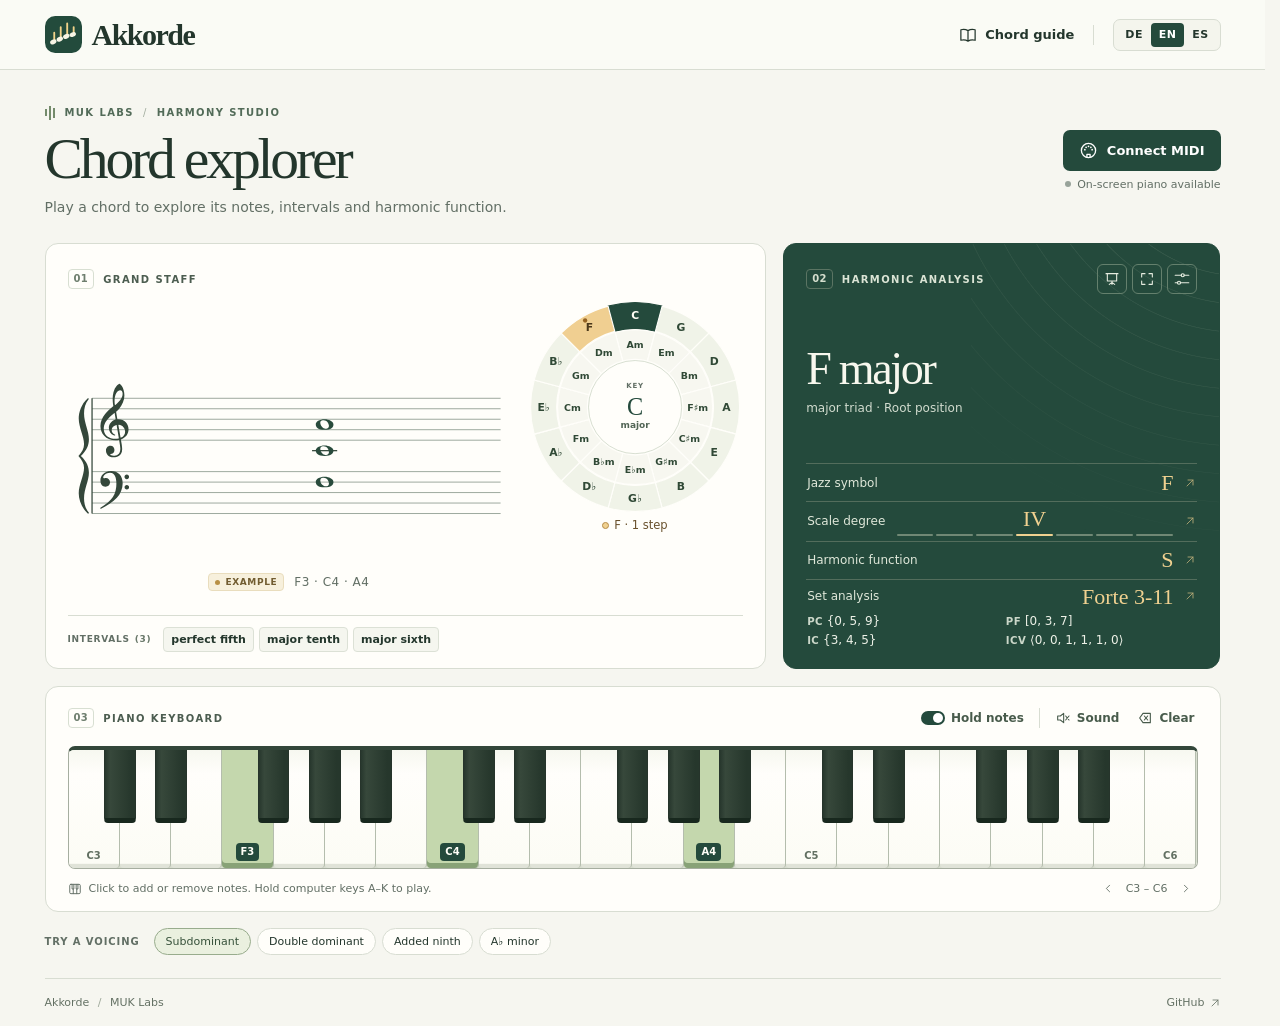
==== commit 58f6aac4: "Show scale degrees in seven positions and analyse Forte set classes" ====
--- a/index.html
+++ b/index.html
@@ -6,7 +6,7 @@
     <meta name="theme-color" content="#f7f7f2" />
     <meta
       name="description"
-      content="A live harmony studio for MIDI and on-screen piano. Explore intervals, jazz chord symbols, scale degrees and harmonic functions in German, English and Spanish."
+      content="A live harmony studio for MIDI and on-screen piano. Explore intervals, jazz chord symbols, scale degrees, harmonic functions and Forte set classes in German, English and Spanish."
     />
     <link rel="icon" href="./mark.svg" type="image/svg+xml" />
     <script>
@@ -18,6 +18,7 @@
     <link rel="stylesheet" href="./studio.css" />
     <link rel="stylesheet" href="./circle.css" />
     <link rel="stylesheet" href="./presentation.css" />
+    <link rel="stylesheet" href="./degree-rail.css" />
     <title>Akkorde · MUK Labs</title>
   </head>
   <body>
@@ -170,9 +171,8 @@
                     ><input type="checkbox" data-view="intervals" /><span data-i="intervals"></span></label
                   ><label><input type="checkbox" data-view="jazz" /><span data-i="jazz"></span></label
                   ><label><input type="checkbox" data-view="degree" /><span data-i="degree"></span></label
-                  ><label
-                    ><input type="checkbox" data-view="function" /><span data-i="function"></span
-                  ></label>
+                  ><label><input type="checkbox" data-view="function" /><span data-i="function"></span></label
+                  ><label><input type="checkbox" data-view="sets" /><span data-i="sets"></span></label>
                 </div>
               </details>
             </div>
--- a/studio.css
+++ b/studio.css
@@ -15,6 +15,9 @@
 }
 * {
   box-sizing: border-box;
+}
+html {
+  scrollbar-gutter: stable;
 }
 body {
   margin: 0;
@@ -308,7 +311,8 @@
   flex: 1;
   display: grid;
   grid-template-columns: minmax(0, 1fr) minmax(175px, 32%);
-  align-items: center;
+  align-content: start;
+  align-items: start;
   gap: clamp(8px, 1.3vw, 22px);
   margin: 3px 0 12px;
 }
@@ -329,17 +333,15 @@
   max-width: 24ch;
 }
 .score-area {
-  flex: 1;
-  min-height: 150px;
-  display: flex;
-  align-items: center;
-  justify-content: center;
-  padding: 5px 0 0;
+  --score-max-width: 440px;
+  overflow-x: auto;
+  padding-top: 5px;
 }
 .score-area svg {
   display: block;
-  width: 100%;
-  height: 155px;
+  width: calc(min(100%, var(--score-max-width)) * var(--score-span, 1));
+  height: auto;
+  margin-inline: auto;
   --score-ink: #34473a;
   --score-rule: #98a59a;
   --score-note: #294b3c;
@@ -566,6 +568,30 @@
   text-decoration: underline;
   text-decoration-thickness: 1px;
 }
+.reading.set-reading {
+  display: grid;
+  grid-template-columns: minmax(0, 1fr) auto;
+  gap: 4px 8px;
+}
+.set-reading .value {
+  justify-self: end;
+}
+.set-facts {
+  grid-column: 1 / -1;
+  display: grid;
+  grid-template-columns: repeat(2, minmax(0, 1fr));
+  gap: 2px 8px;
+  color: #edf1e7;
+  font: 500 12px/1.4 var(--sans);
+  font-variant-numeric: tabular-nums;
+}
+.set-facts abbr {
+  color: #cbd7c9;
+  font-size: 0.85em;
+  font-weight: 650;
+  letter-spacing: 0.04em;
+  text-decoration: none;
+}
 .alternate {
   font-size: 11px;
 }
@@ -763,8 +789,8 @@
     margin-top: 46px;
     margin-bottom: 31px;
   }
-  .score-area svg {
-    height: 180px;
+  .score-area {
+    --score-max-width: 510px;
   }
   .piano {
     height: 135px;
@@ -788,8 +814,8 @@
     flex-direction: column;
     gap: 2px;
   }
-  .score-area svg {
-    height: 145px;
+  .score-area {
+    --score-max-width: 410px;
   }
   .piano-tools {
     gap: 6px;
@@ -807,6 +833,22 @@
   .notation-body {
     grid-template-columns: 1fr;
     gap: 0;
+  }
+  /* Reserve the native score scrollbar so its appearance cannot displace the dial. */
+  .score-area {
+    overflow-x: scroll;
+  }
+  /* A long voicing scrolls on one line above the dial on narrow screens. */
+  .score-caption {
+    height: 22px;
+  }
+  .score-caption .input-badge {
+    flex: none;
+  }
+  #note-list {
+    min-width: 0;
+    white-space: nowrap;
+    overflow-x: auto;
   }
 }
 @media (max-width: 660px) {
@@ -872,10 +914,7 @@
     grid-template-columns: 1fr;
   }
   .score-area {
-    min-height: 138px;
-  }
-  .score-area svg {
-    height: 139px;
+    --score-max-width: 395px;
   }
   .interval-strip {
     flex-direction: row;
--- a/circle.css
+++ b/circle.css
@@ -1,5 +1,4 @@
 .fifths {
-  align-self: center;
   display: grid;
   min-width: 0;
   justify-items: center;
--- a/presentation.css
+++ b/presentation.css
@@ -106,24 +106,27 @@
   display: grid;
   grid-template-columns: minmax(0, 1fr) minmax(0, var(--circle-size));
   gap: clamp(10px, 1.4vw, 32px);
-  align-items: center;
 }
 .presenting .staff-column {
   min-width: 0;
 }
 .presenting .score-area {
-  min-height: 0;
+  --score-max-width: clamp(54vh, calc(100vh - 320px), 70vh);
   padding: 0;
 }
-.presenting #score {
-  height: auto;
-  min-height: clamp(115px, 22vh, 320px);
+.presenting .score-caption {
+  margin-bottom: 0;
 }
 .presenting #note-list {
   font-size: clamp(13px, 1.25vw, 26px);
 }
 .presenting .section-label {
   font-size: clamp(11px, 1vw, 19px);
+}
+.presenting .analysis .section-label {
+  font-size: clamp(10px, 0.86vw, 17px);
+  letter-spacing: 0.07em;
+  gap: 6px;
 }
 .presenting .input-badge,
 .presenting .strip-heading {
@@ -137,11 +140,15 @@
   font-size: clamp(12px, 1.05vw, 22px);
   line-height: 1.35;
 }
+.presenting .analysis {
+  padding-block: clamp(10px, 1.4vh, 24px);
+}
 .presenting .chord-block {
-  min-height: 70px;
+  min-height: 60px;
+  padding: 6px 0;
 }
 .presenting .chord-block a {
-  font-size: clamp(38px, min(5.6vw, 10vh), 120px);
+  font-size: clamp(32px, min(5.6vw, 7.5vh), 100px);
 }
 .presenting #quality,
 .presenting .alternate,
@@ -149,10 +156,14 @@
   font-size: clamp(13px, 1.28vw, 28px);
 }
 .presenting .reading {
-  min-height: clamp(38px, 7vh, 86px);
+  min-height: clamp(30px, 5.2vh, 70px);
+  padding-block: 3px;
 }
 .presenting .reading .value {
   font-size: clamp(23px, 2.5vw, 56px);
+}
+.presenting .set-facts {
+  font-size: clamp(12px, 1.05vw, 22px);
 }
 .presenting .keyboard {
   margin: 0;
@@ -186,12 +197,6 @@
   .presenting .notation-body {
     grid-template-columns: minmax(0, 1fr) minmax(0, 38%);
   }
-  .presenting .score-area {
-    min-height: 95px;
-  }
-  .presenting #score {
-    min-height: 95px;
-  }
   .presenting .section-label {
     letter-spacing: 0.08em;
   }
@@ -221,11 +226,30 @@
     padding: 8px 12px;
   }
   .presenting .chord-block {
-    min-height: 46px;
-    padding: 5px 0;
+    min-height: 0;
+    padding: 3px 0;
+  }
+  .presenting .chord-block a {
+    font-size: clamp(24px, 7.5vh, 39px);
+  }
+  .presenting #quality,
+  .presenting .reading > span:first-child {
+    font-size: 11px;
   }
   .presenting .reading {
-    min-height: 28px;
+    min-height: 22px;
+    padding-block: 2px;
+  }
+  .presenting .reading .value {
+    font-size: 18px;
+  }
+  .presenting .set-reading {
+    row-gap: 1px;
+  }
+  .presenting .set-facts {
+    font-size: 11px;
+    line-height: 1.25;
+    row-gap: 1px;
   }
   .presenting .piano {
     height: 17vh;
@@ -233,8 +257,10 @@
   }
   .presenting .analysis .section-label {
     font-size: 10px;
-    letter-spacing: 0.06em;
-    gap: 5px;
+    letter-spacing: 0.02em;
+  }
+  .presenting .analysis .section-label b {
+    display: none;
   }
   .presenting .class-tools {
     gap: 3px;
--- a/degree-rail.css
+++ b/degree-rail.css
@@ -0,0 +1,40 @@
+.degree-rail {
+  flex: 1;
+  min-width: 0;
+  display: grid;
+  gap: 3px;
+  container-type: inline-size;
+}
+.degree-reading > span:first-child {
+  flex-shrink: 0;
+}
+.degree-reading > .icon {
+  color: var(--gold);
+}
+.reading .value.degree-symbol {
+  --pin: calc((var(--degree-position) - 0.5) * 100cqi / 7);
+  display: block;
+  position: relative;
+  left: var(--pin);
+  width: max-content;
+  font-size: min(22px, calc(145cqi / var(--degree-characters)));
+  white-space: nowrap;
+  /* Center the numeral over its marker and keep longer figures within the rail. */
+  transform: translateX(clamp(calc(-1 * var(--pin)), -50%, calc(100cqi - var(--pin) - 100%)));
+}
+.presenting .reading .value.degree-symbol {
+  font-size: min(clamp(22px, 2.4vw, 54px), calc(145cqi / var(--degree-characters)));
+}
+.degree-markers {
+  display: grid;
+  grid-template-columns: repeat(7, minmax(0, 1fr));
+}
+.degree-markers > span {
+  margin-inline: 1.5px;
+  height: 2px;
+  border-radius: 2px;
+  background: #708875;
+}
+.degree-markers .degree-active {
+  background: var(--gold);
+}
